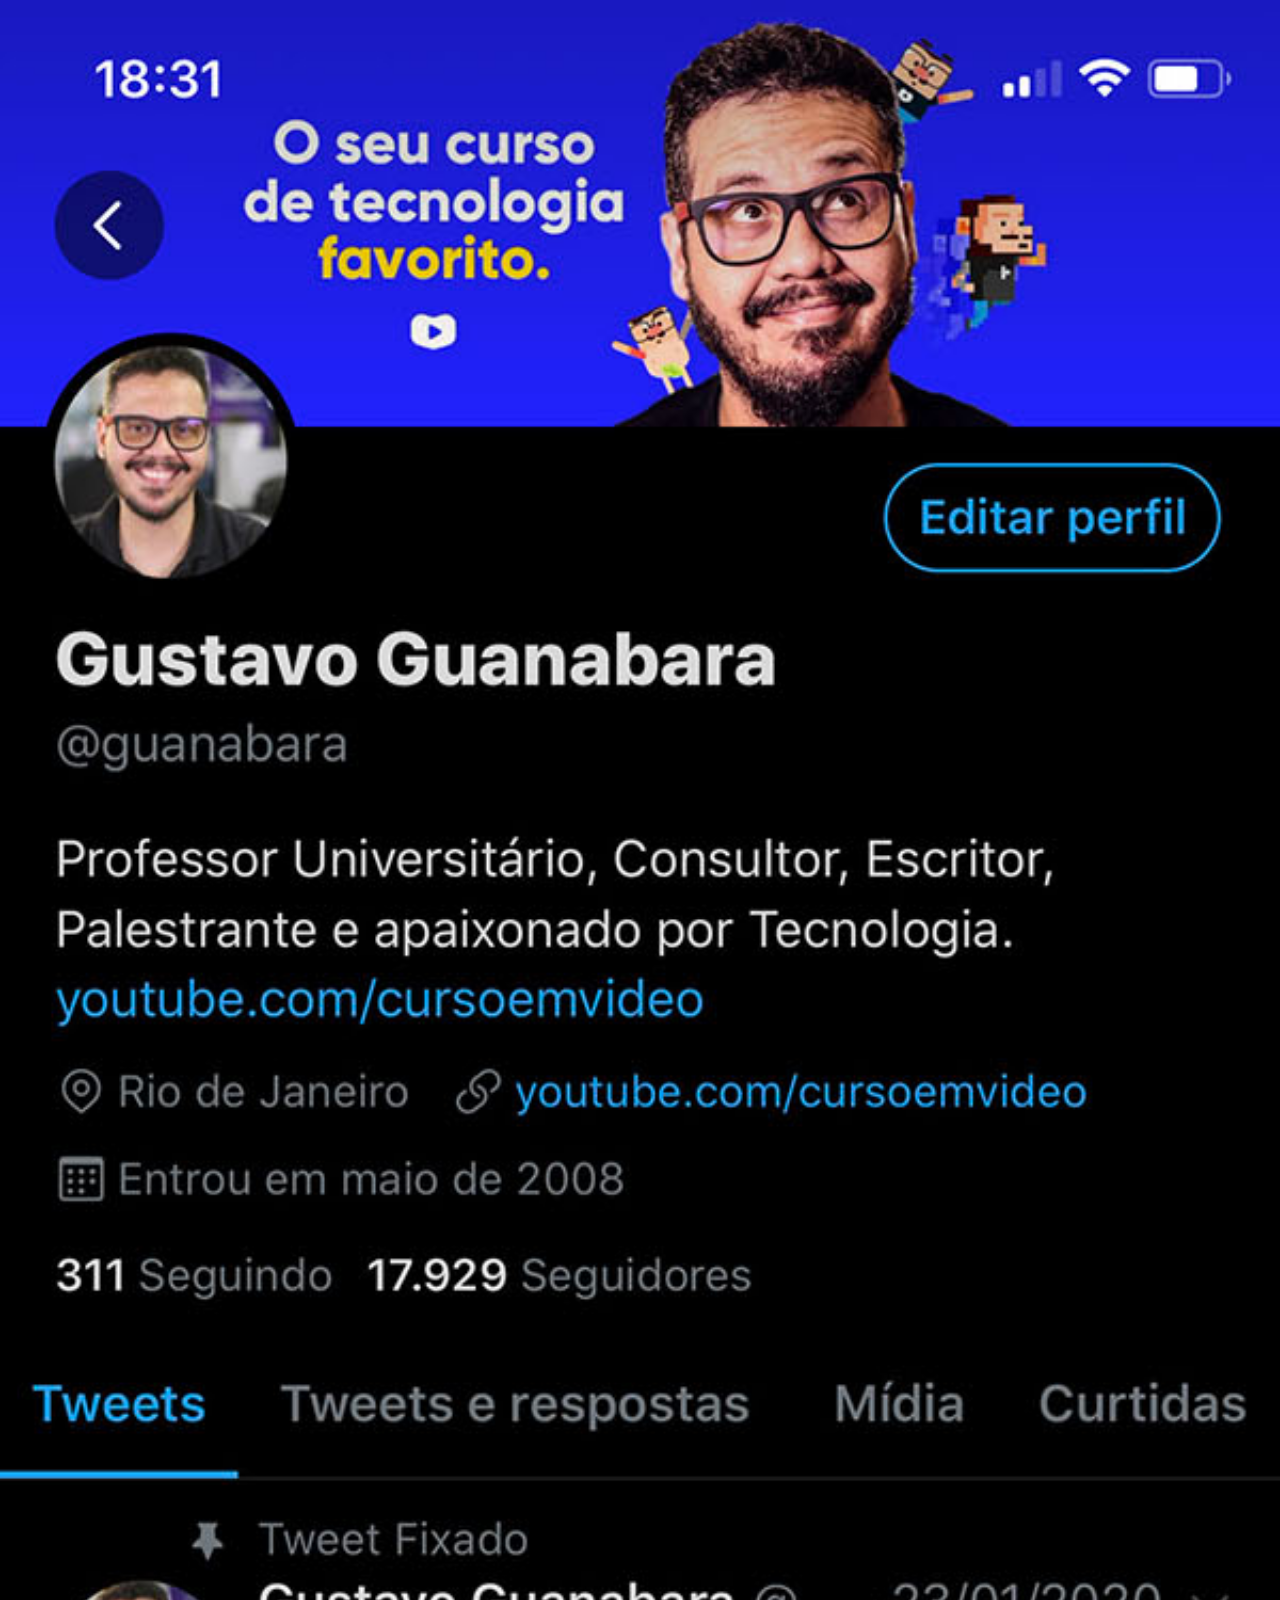
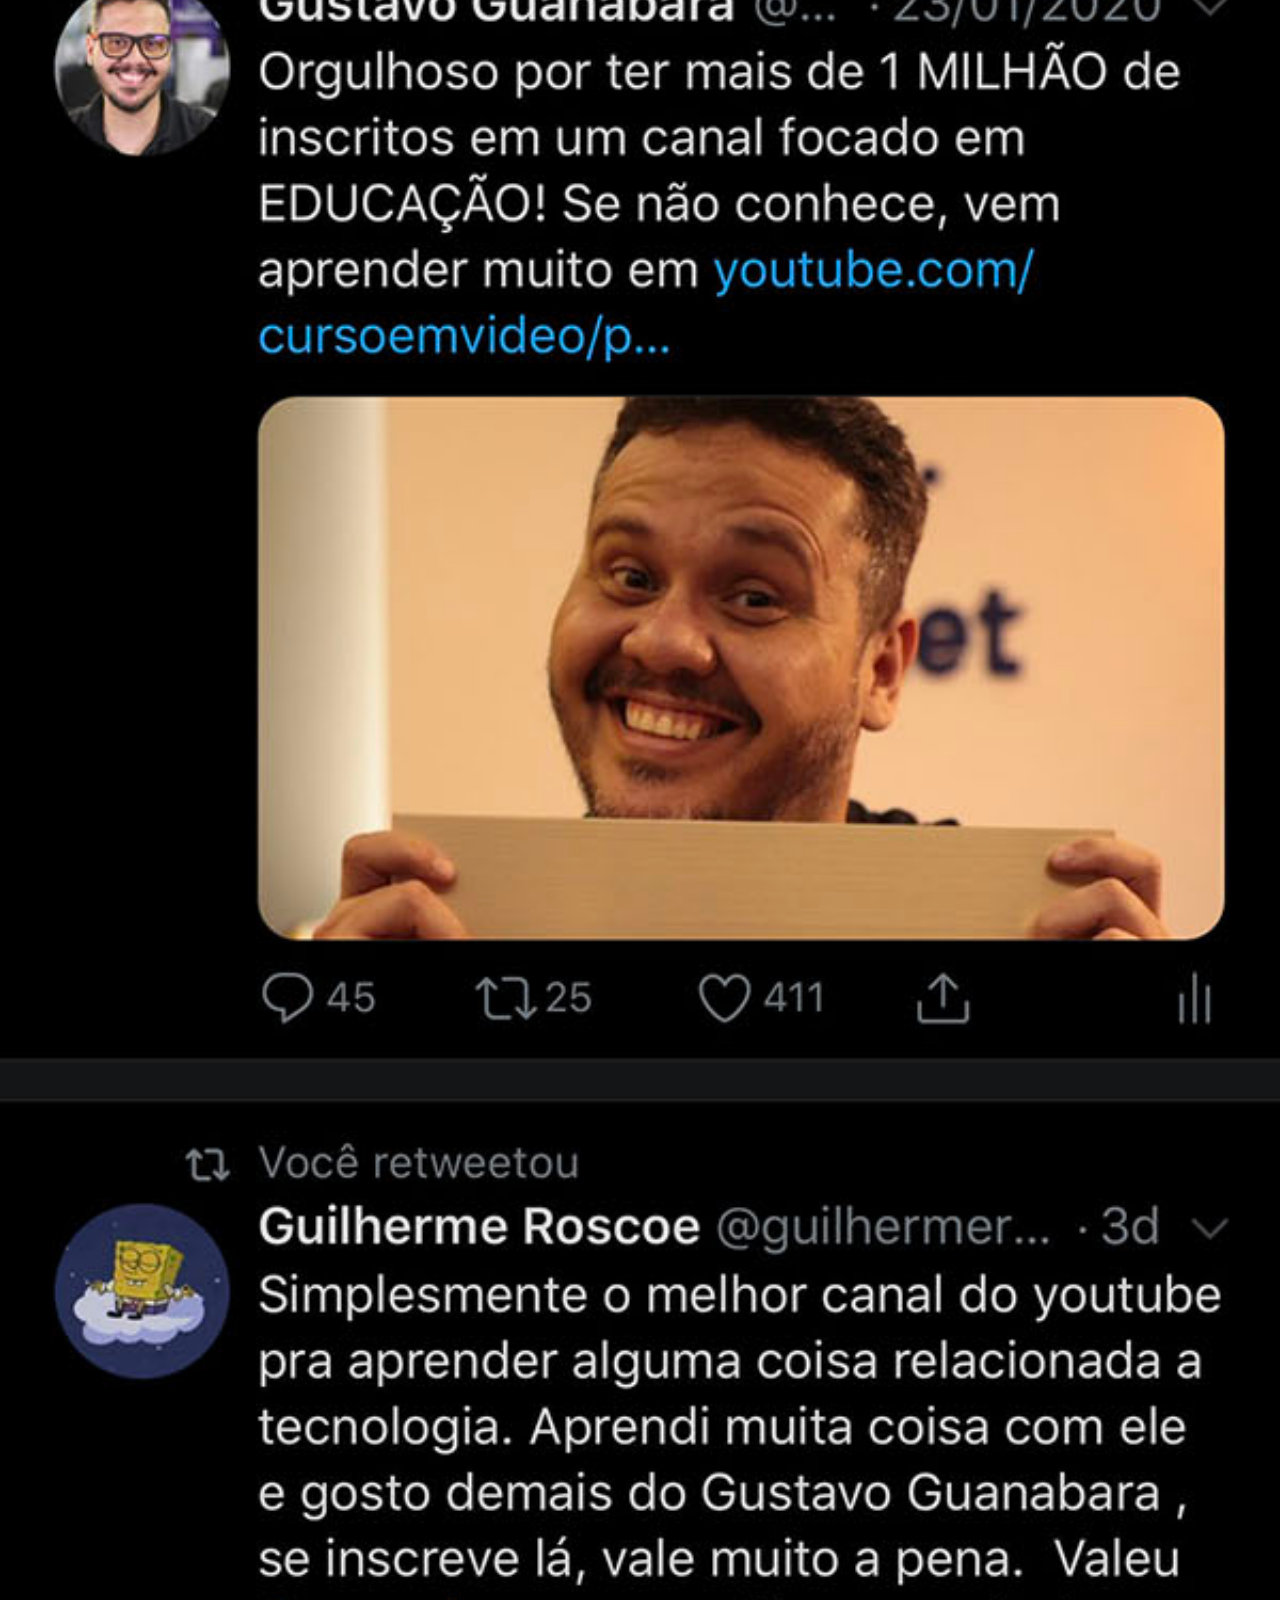
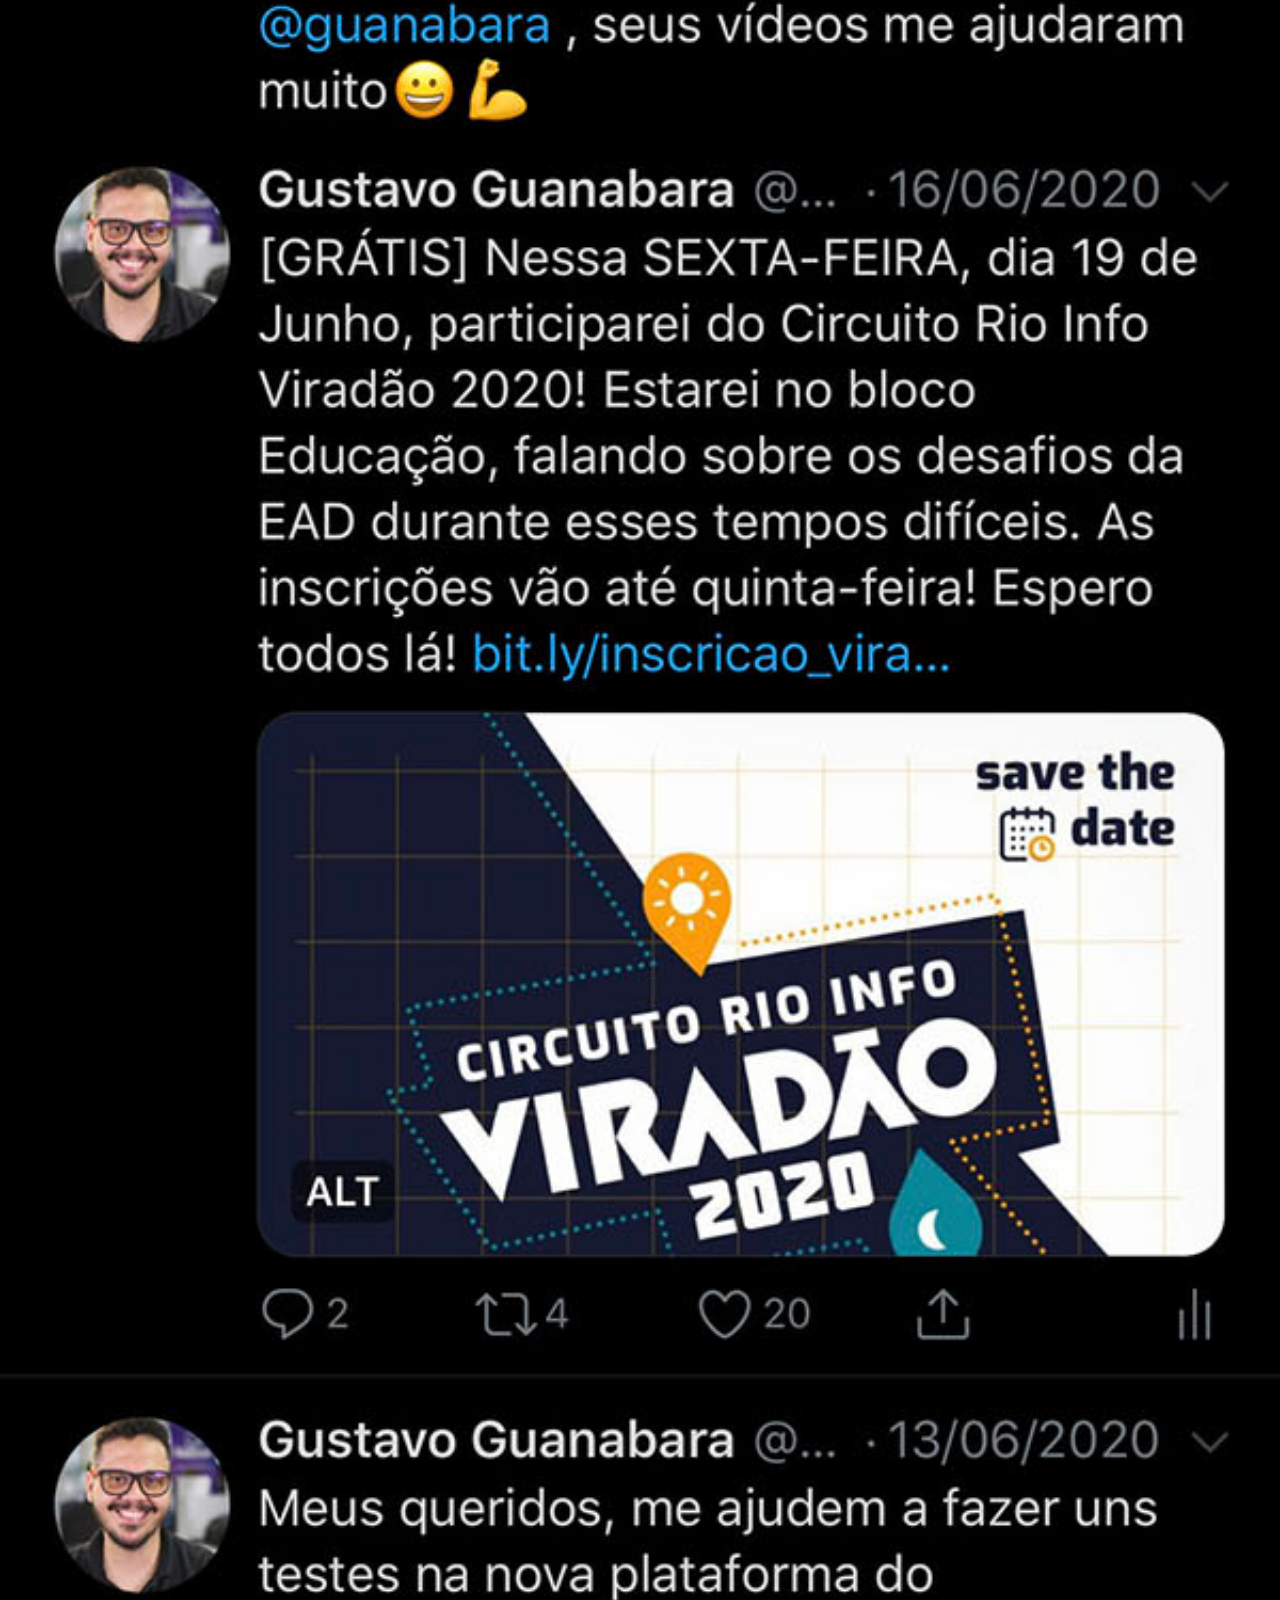
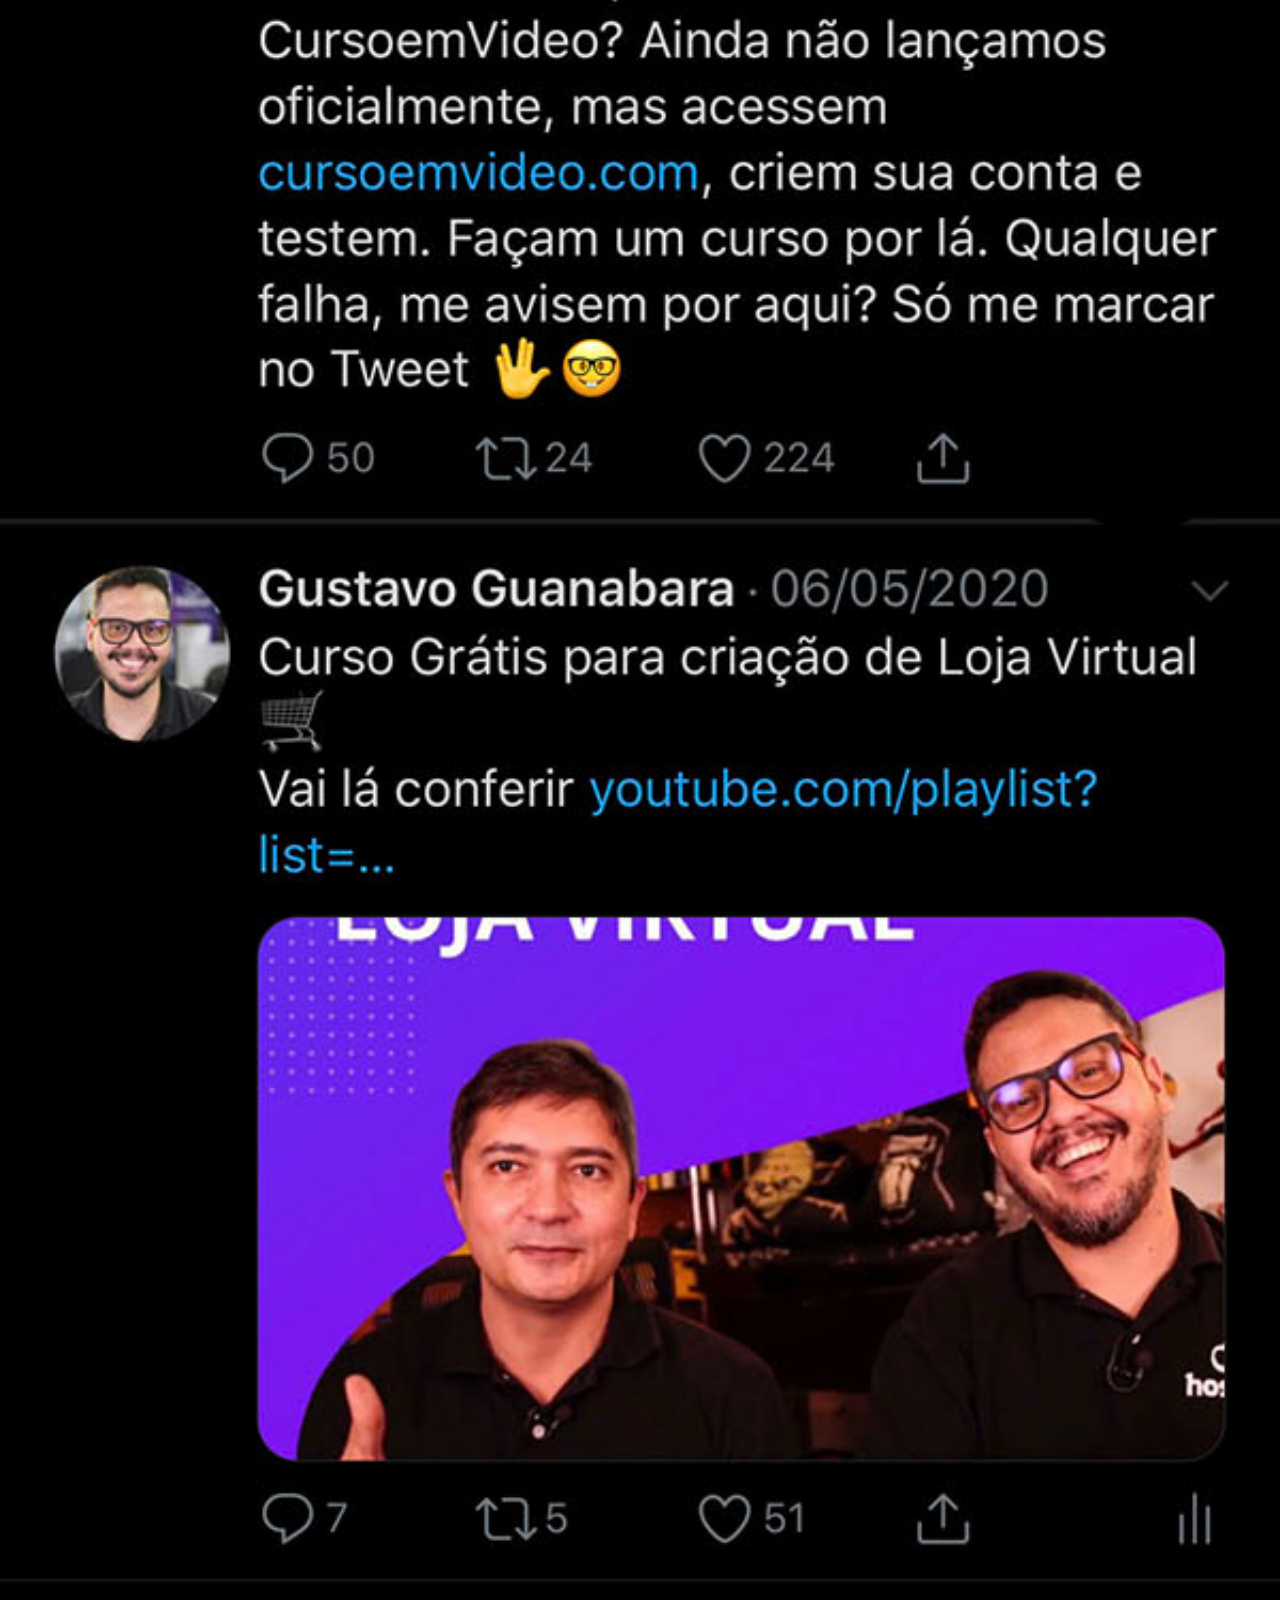
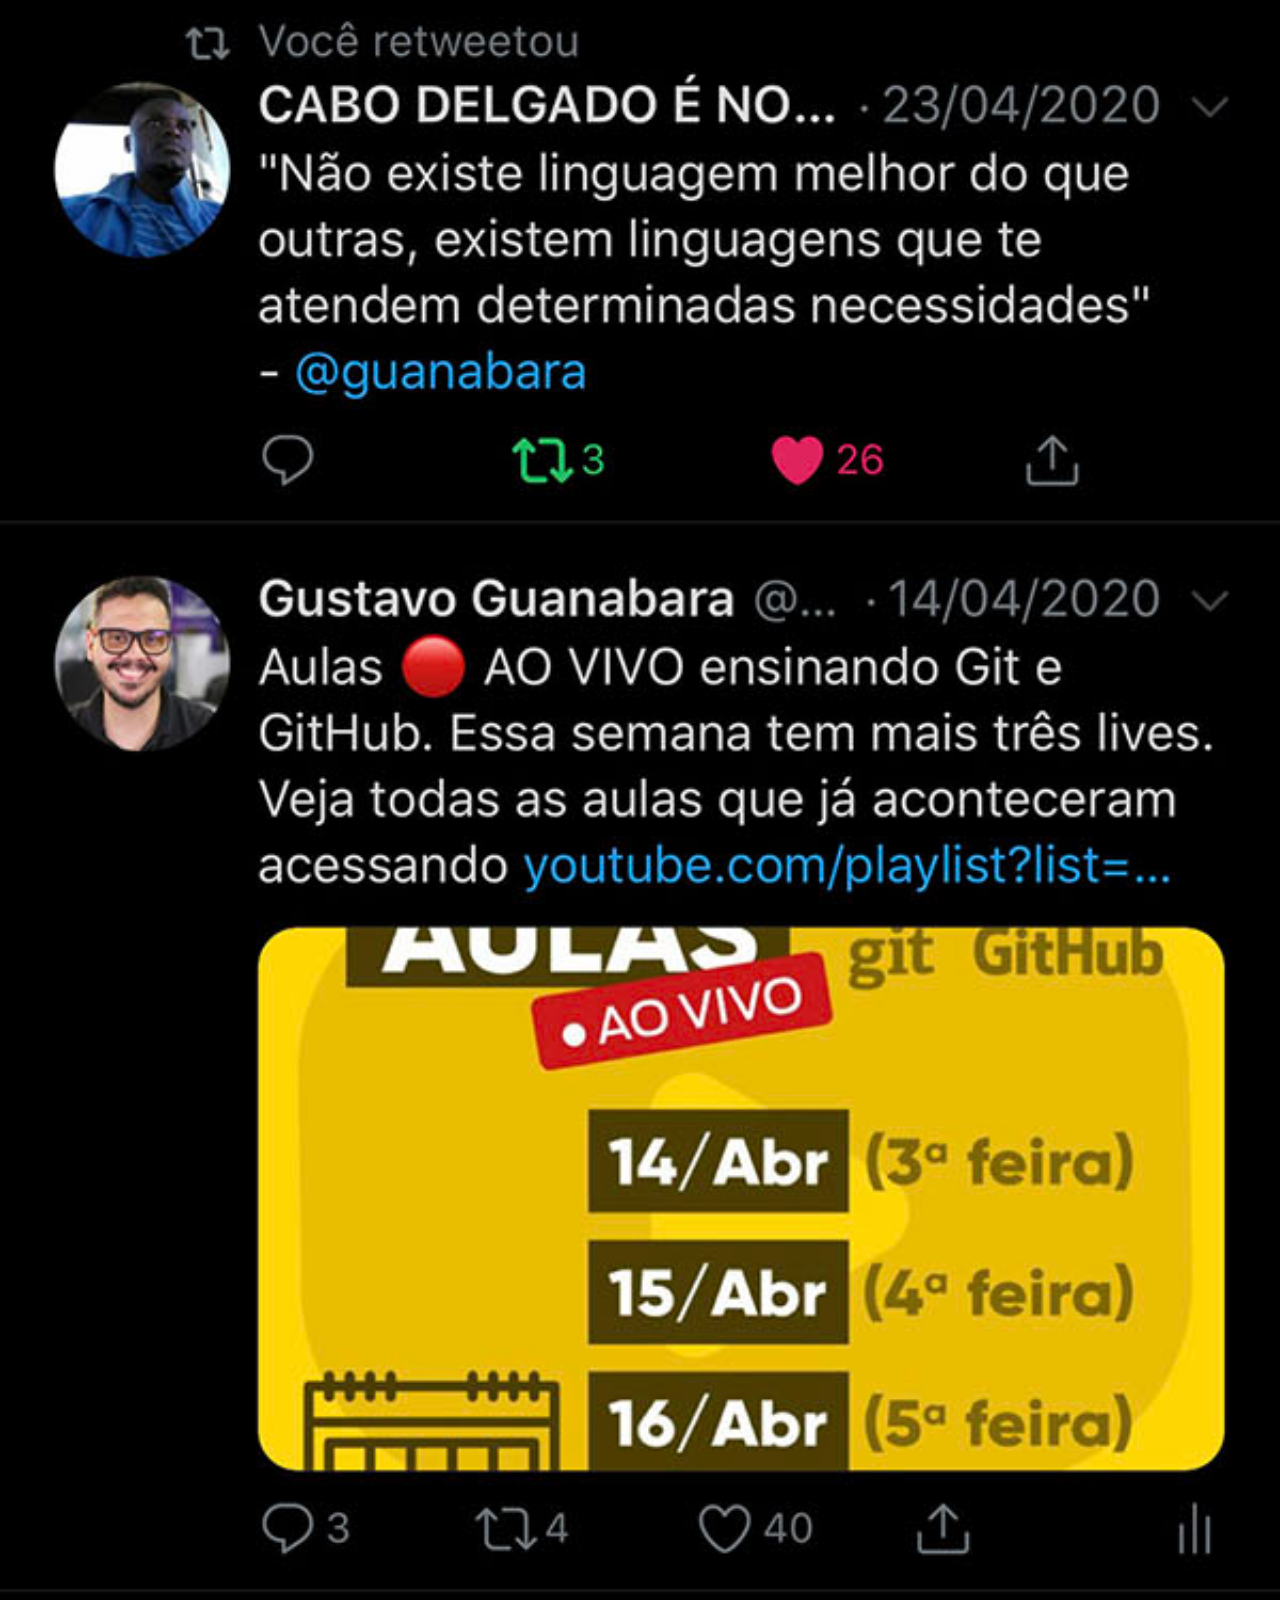
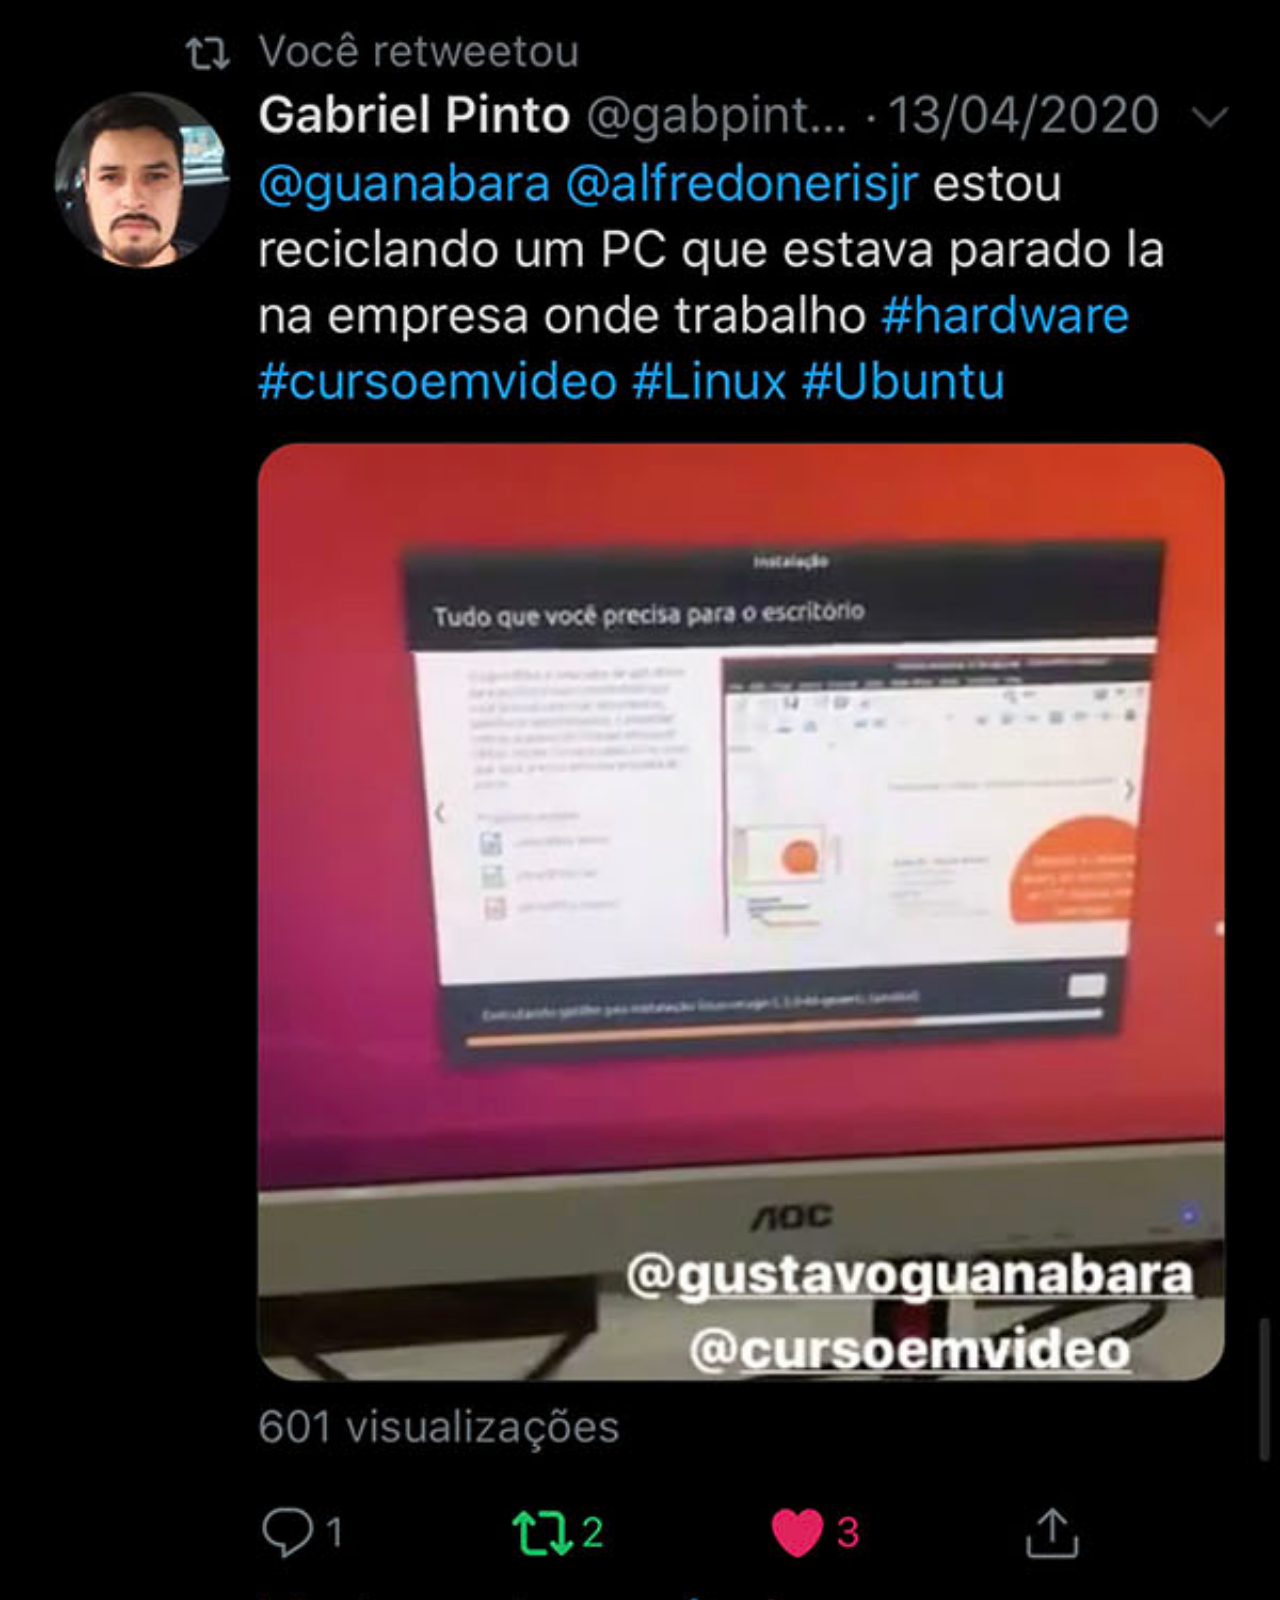
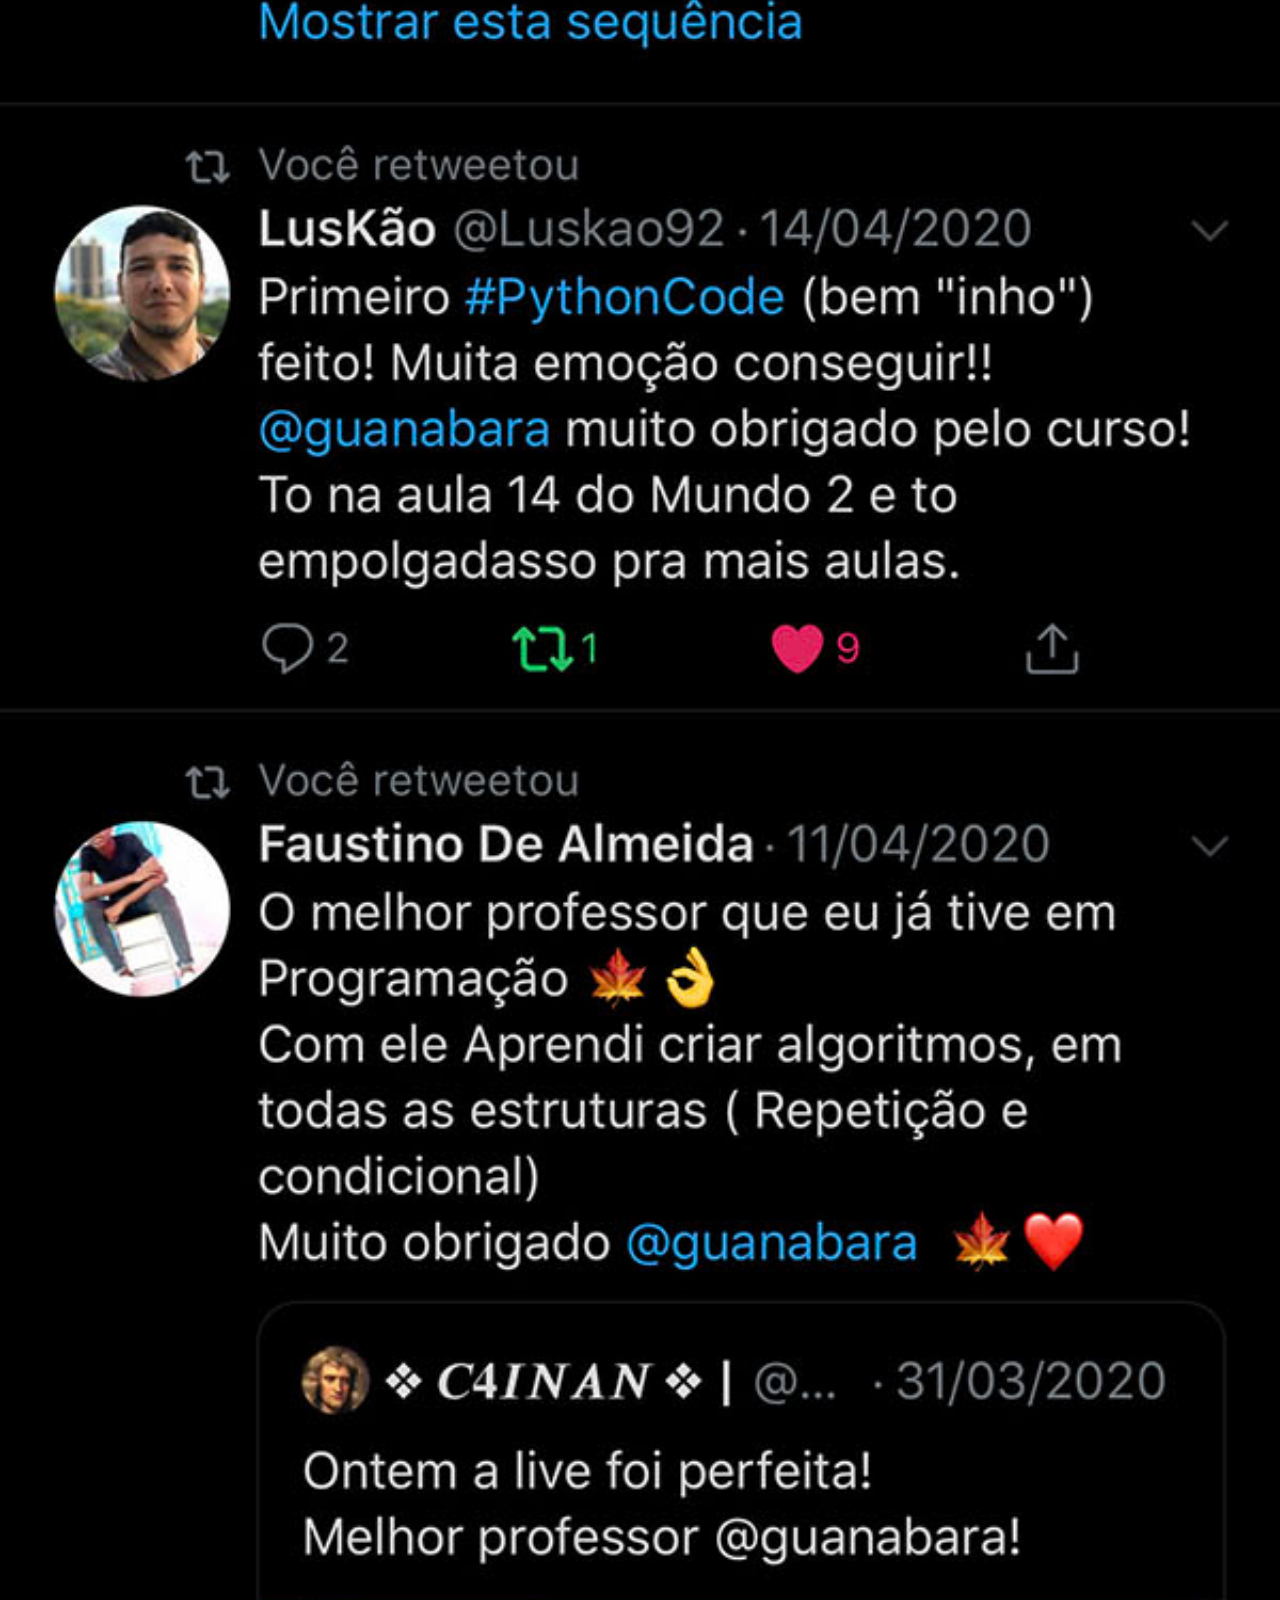
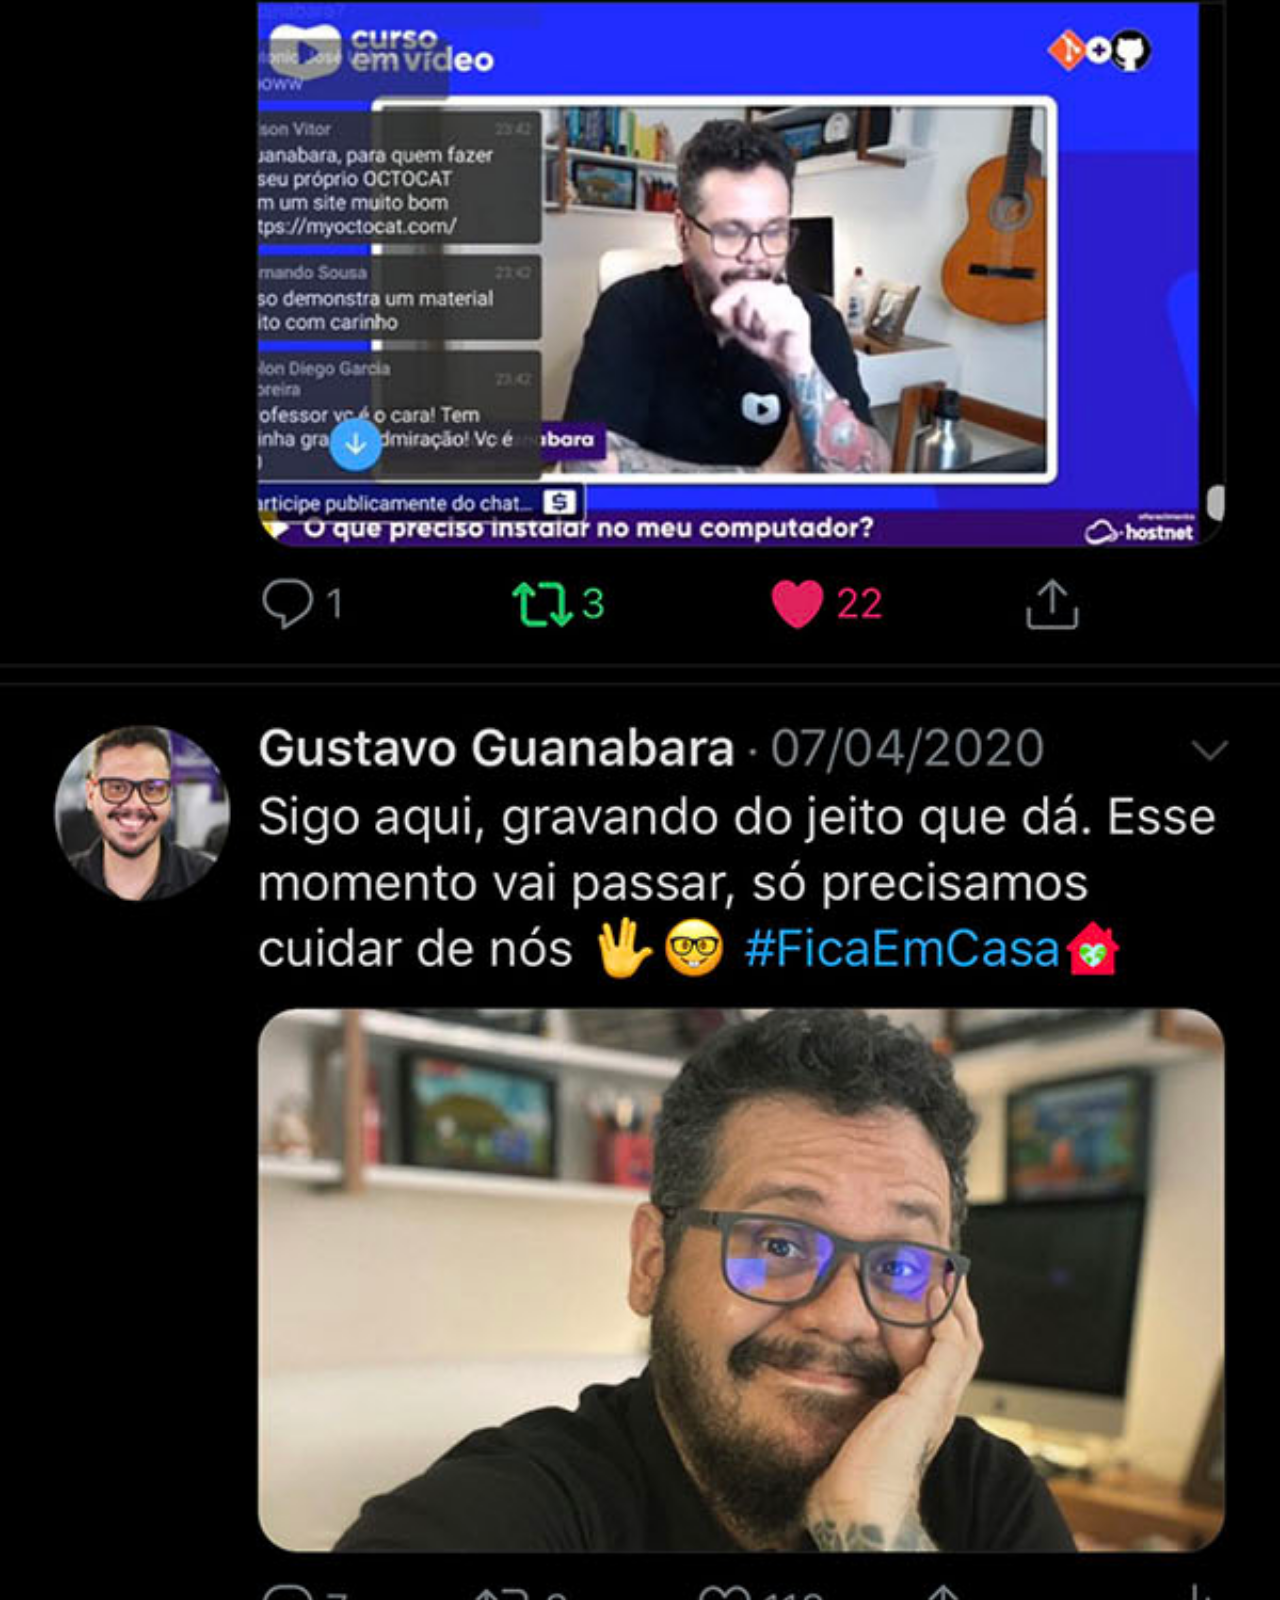
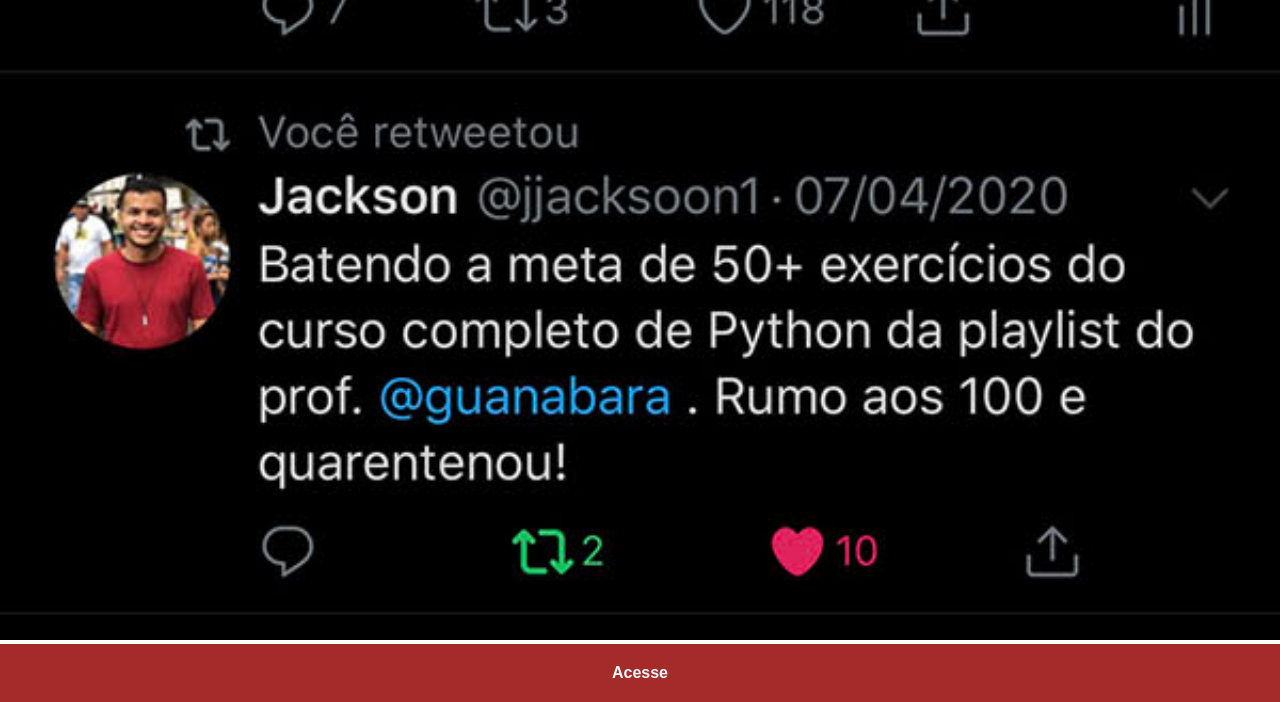
==== pages/linkedin.html @ 988032df "feat(pages): add the page for each button." ====
<!DOCTYPE html>
<html lang="pt-br">
<head>
    <meta charset="UTF-8">
    <meta name="viewport" content="width=device-width, initial-scale=1.0">
    <title>LinkedIn</title><link rel="stylesheet" href="../styles/social.css">
</head>
<body>
    <img src="../images/tela-twitter.jpg" alt="LinkedIn">
    <a href="https://www.linkedin.com/in/guilhermerneto/" target="_blank">Acesse</a>
</body>
</html>
---- styles/social.css ----
@charset "UTF-8";

* {
    padding: 0px;
    margin: 0px;
    font-family: Arial, Helvetica, sans-serif;
}

::-webkit-scrollbar {
    width: 0px;
    height: 0px;
}

img {
    width: 100vw;

}

a {
    padding: 20px;
    text-align: center;
    font-weight: bold;
    color: aliceblue;
    text-decoration: none;
    display: block;
    background-color: brown;
}

a:hover {
    background-color: red;
}
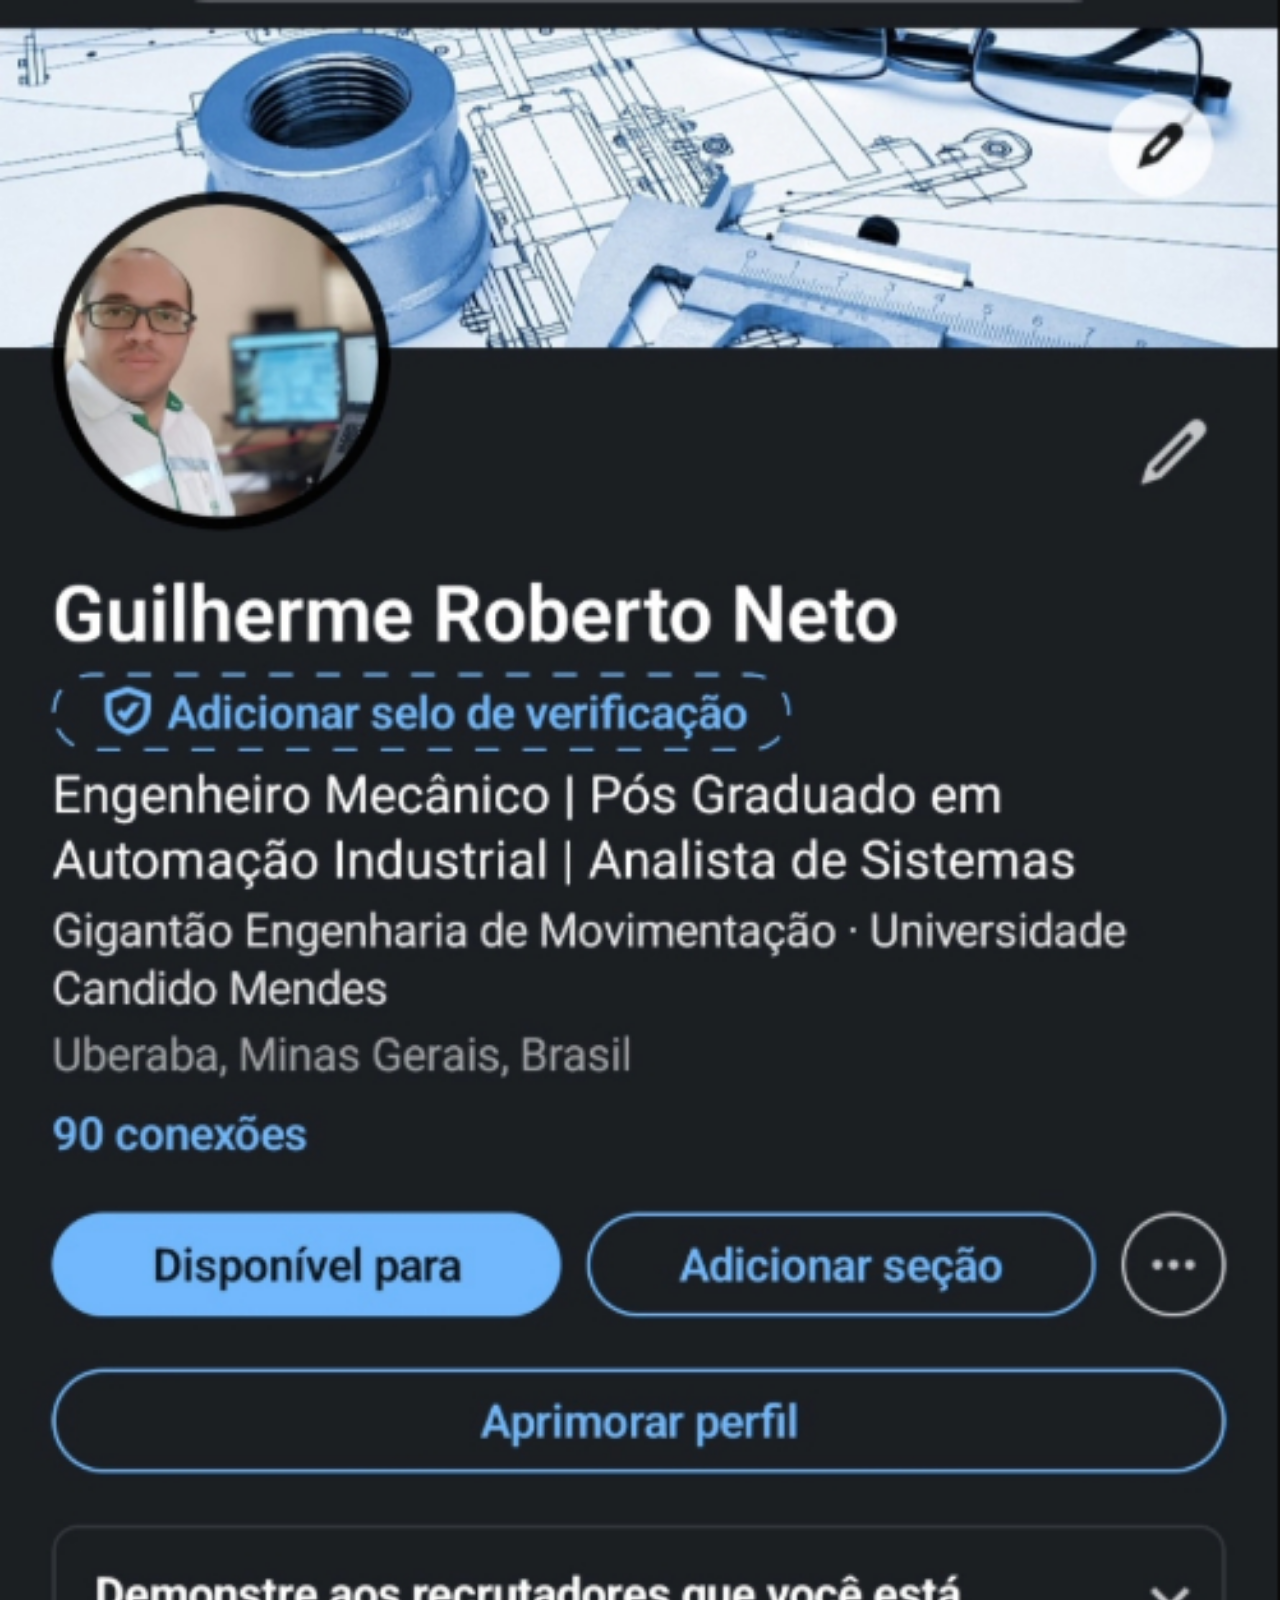
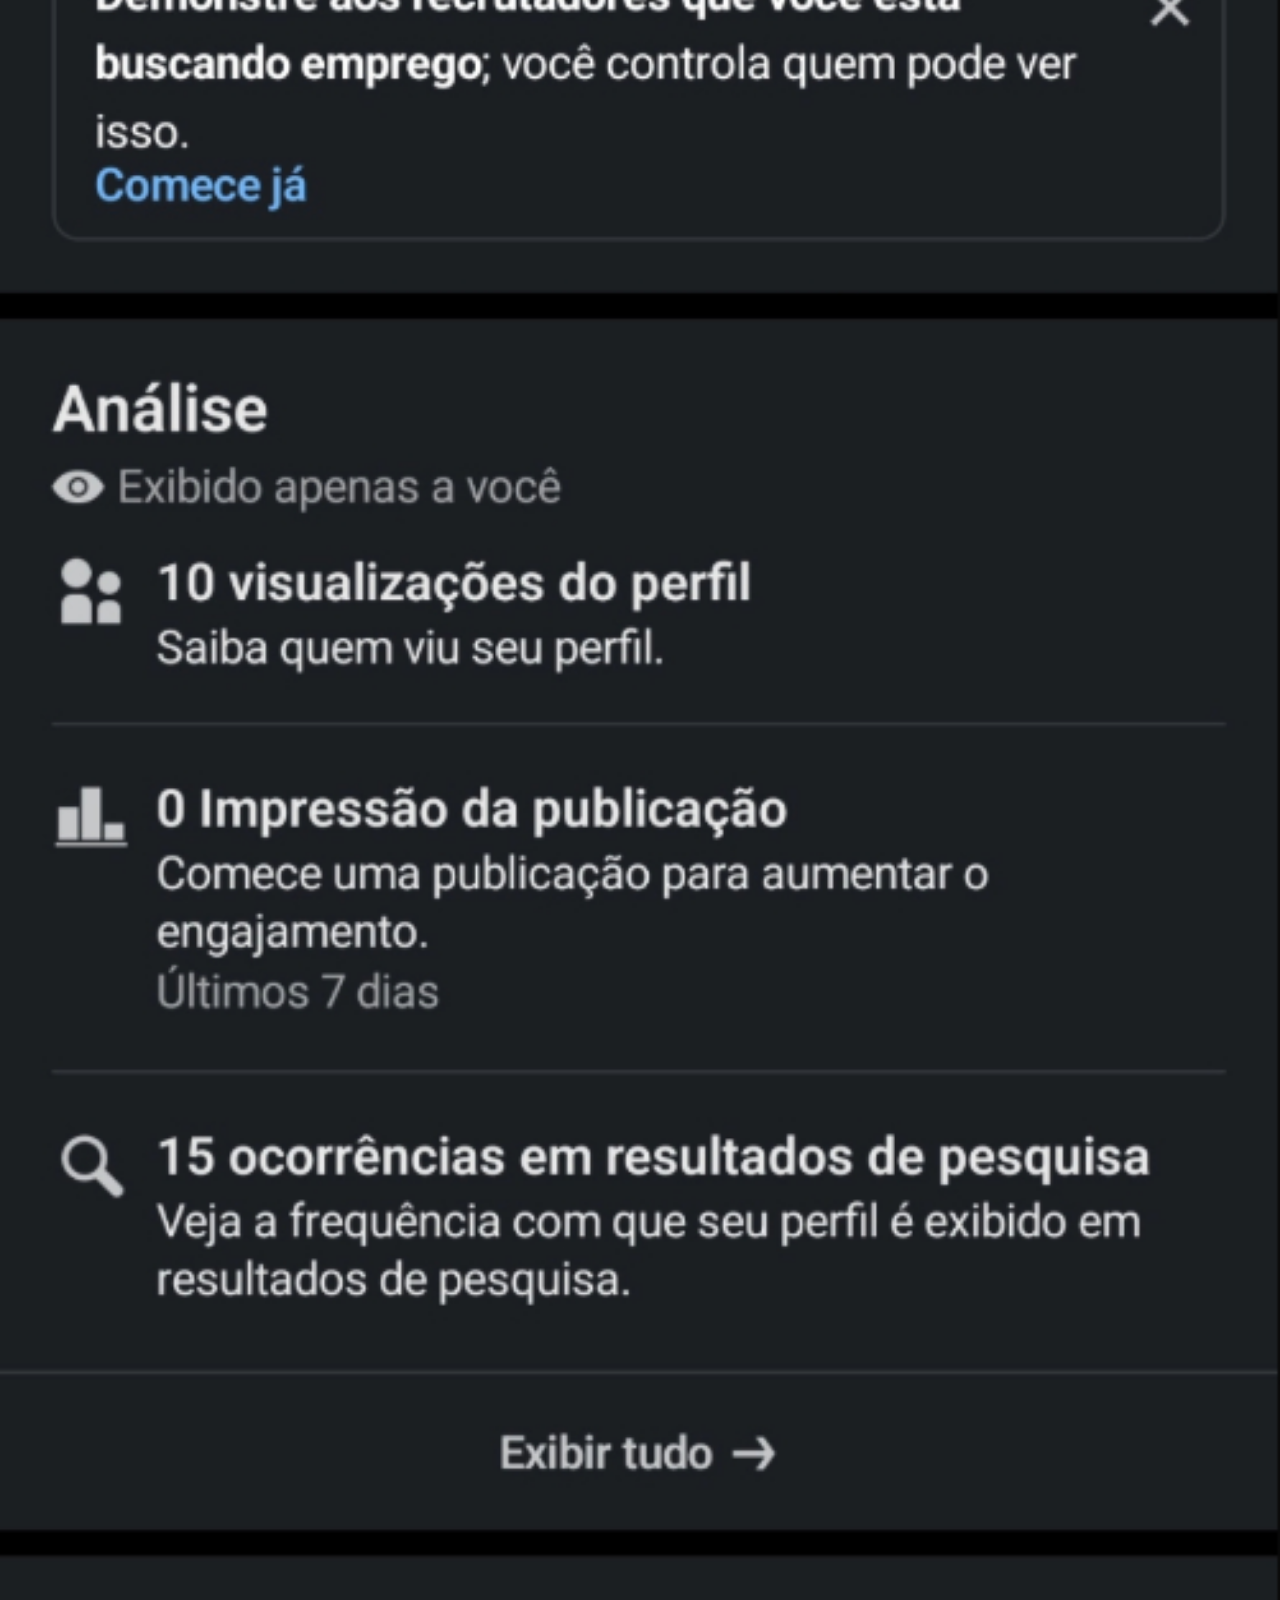
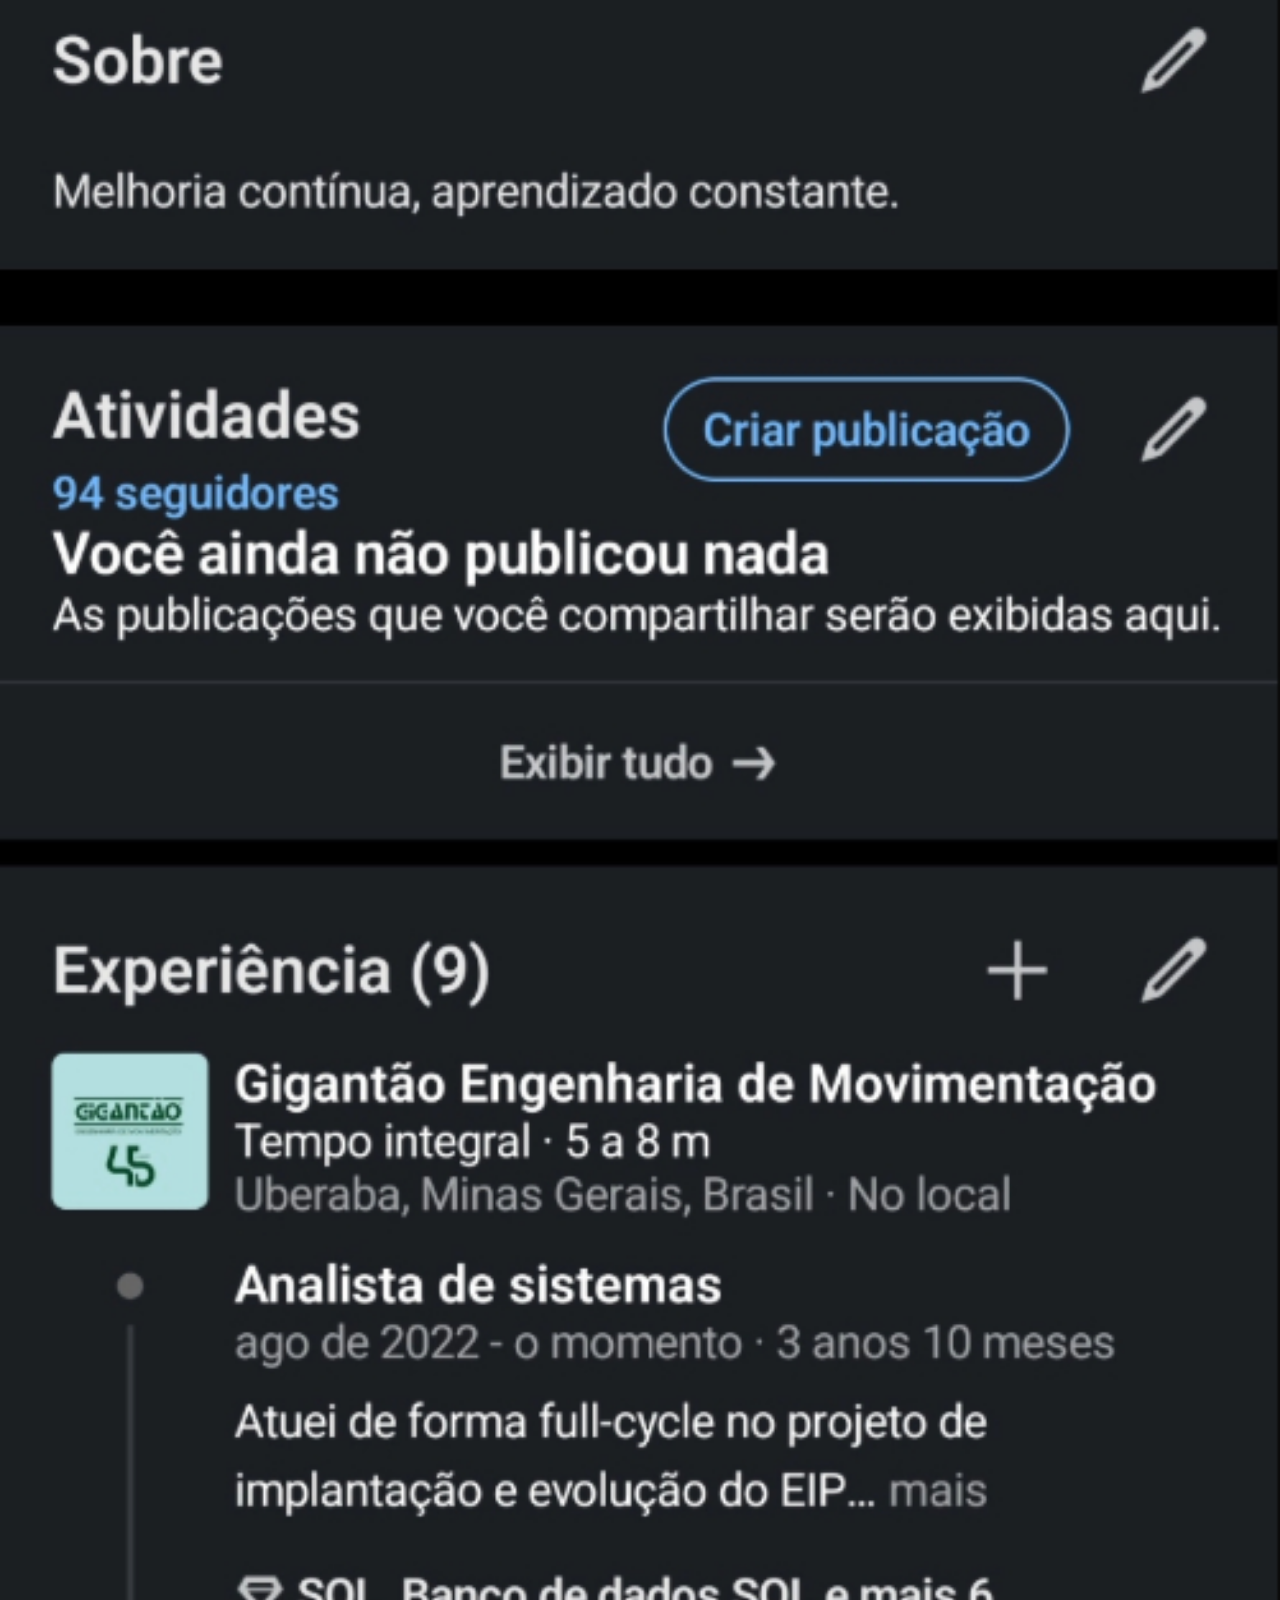
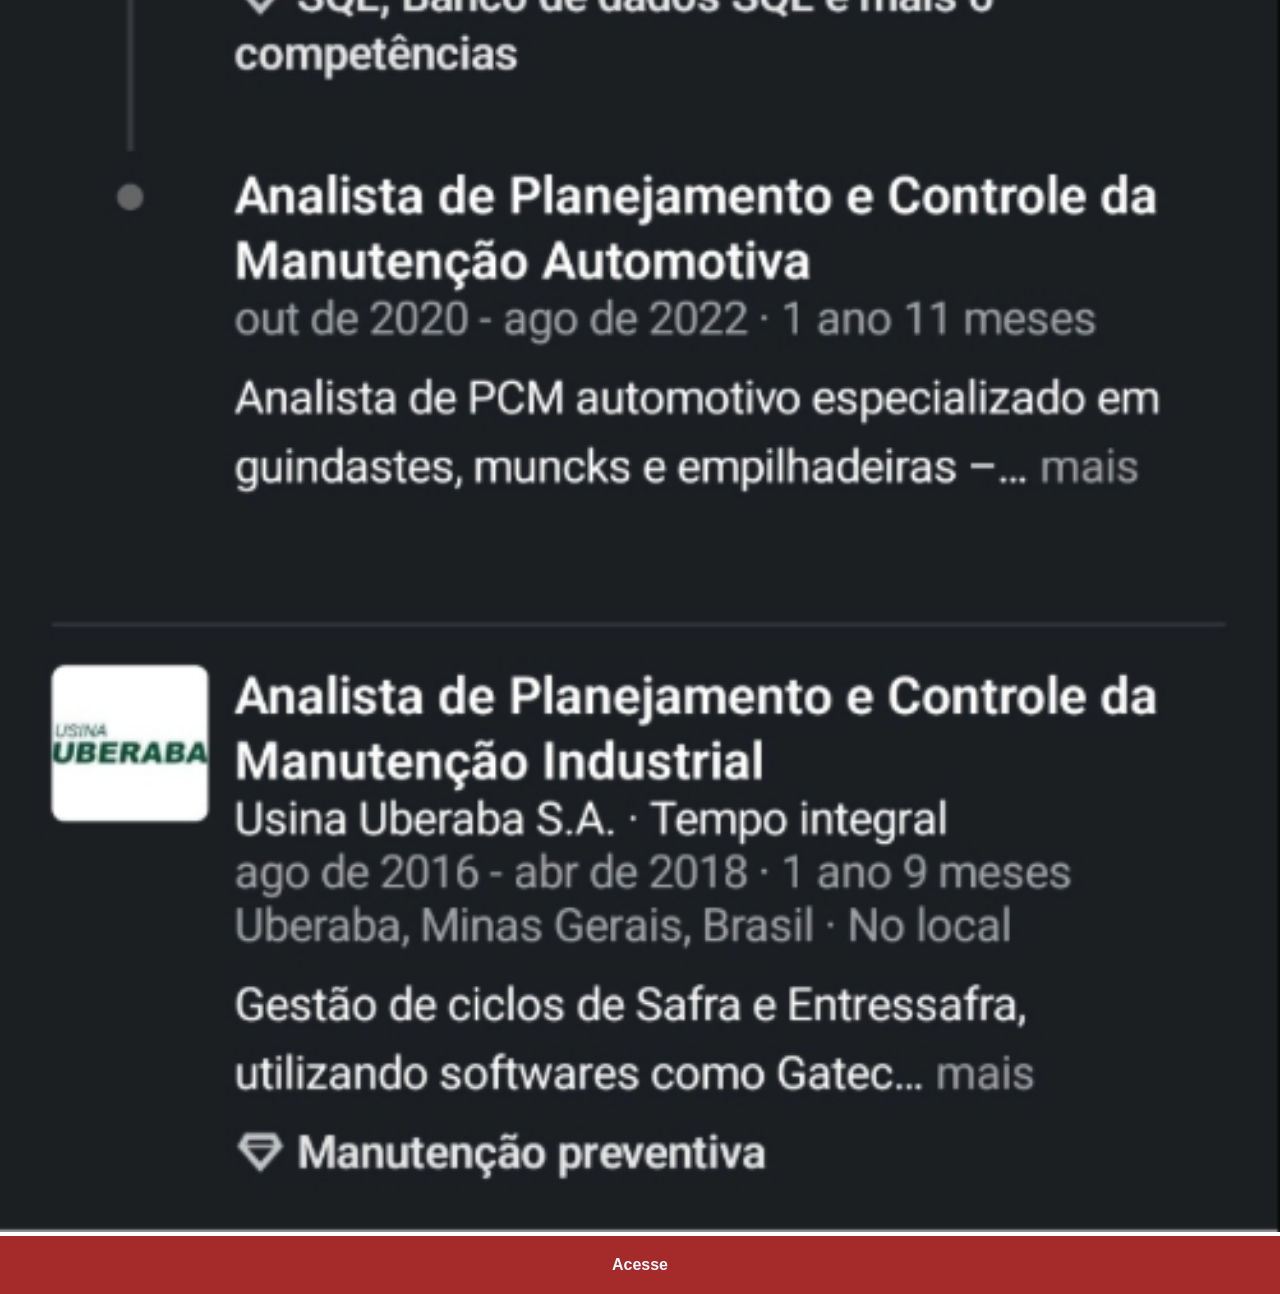
==== commit 111a37af: "feat(images): customize project images." ====
--- a/pages/linkedin.html
+++ b/pages/linkedin.html
@@ -6,7 +6,7 @@
     <title>LinkedIn</title><link rel="stylesheet" href="../styles/social.css">
 </head>
 <body>
-    <img src="../images/tela-twitter.jpg" alt="LinkedIn">
+    <img src="../images/tela-linkedin.jpg" alt="LinkedIn">
     <a href="https://www.linkedin.com/in/guilhermerneto/" target="_blank">Acesse</a>
 </body>
 </html>
